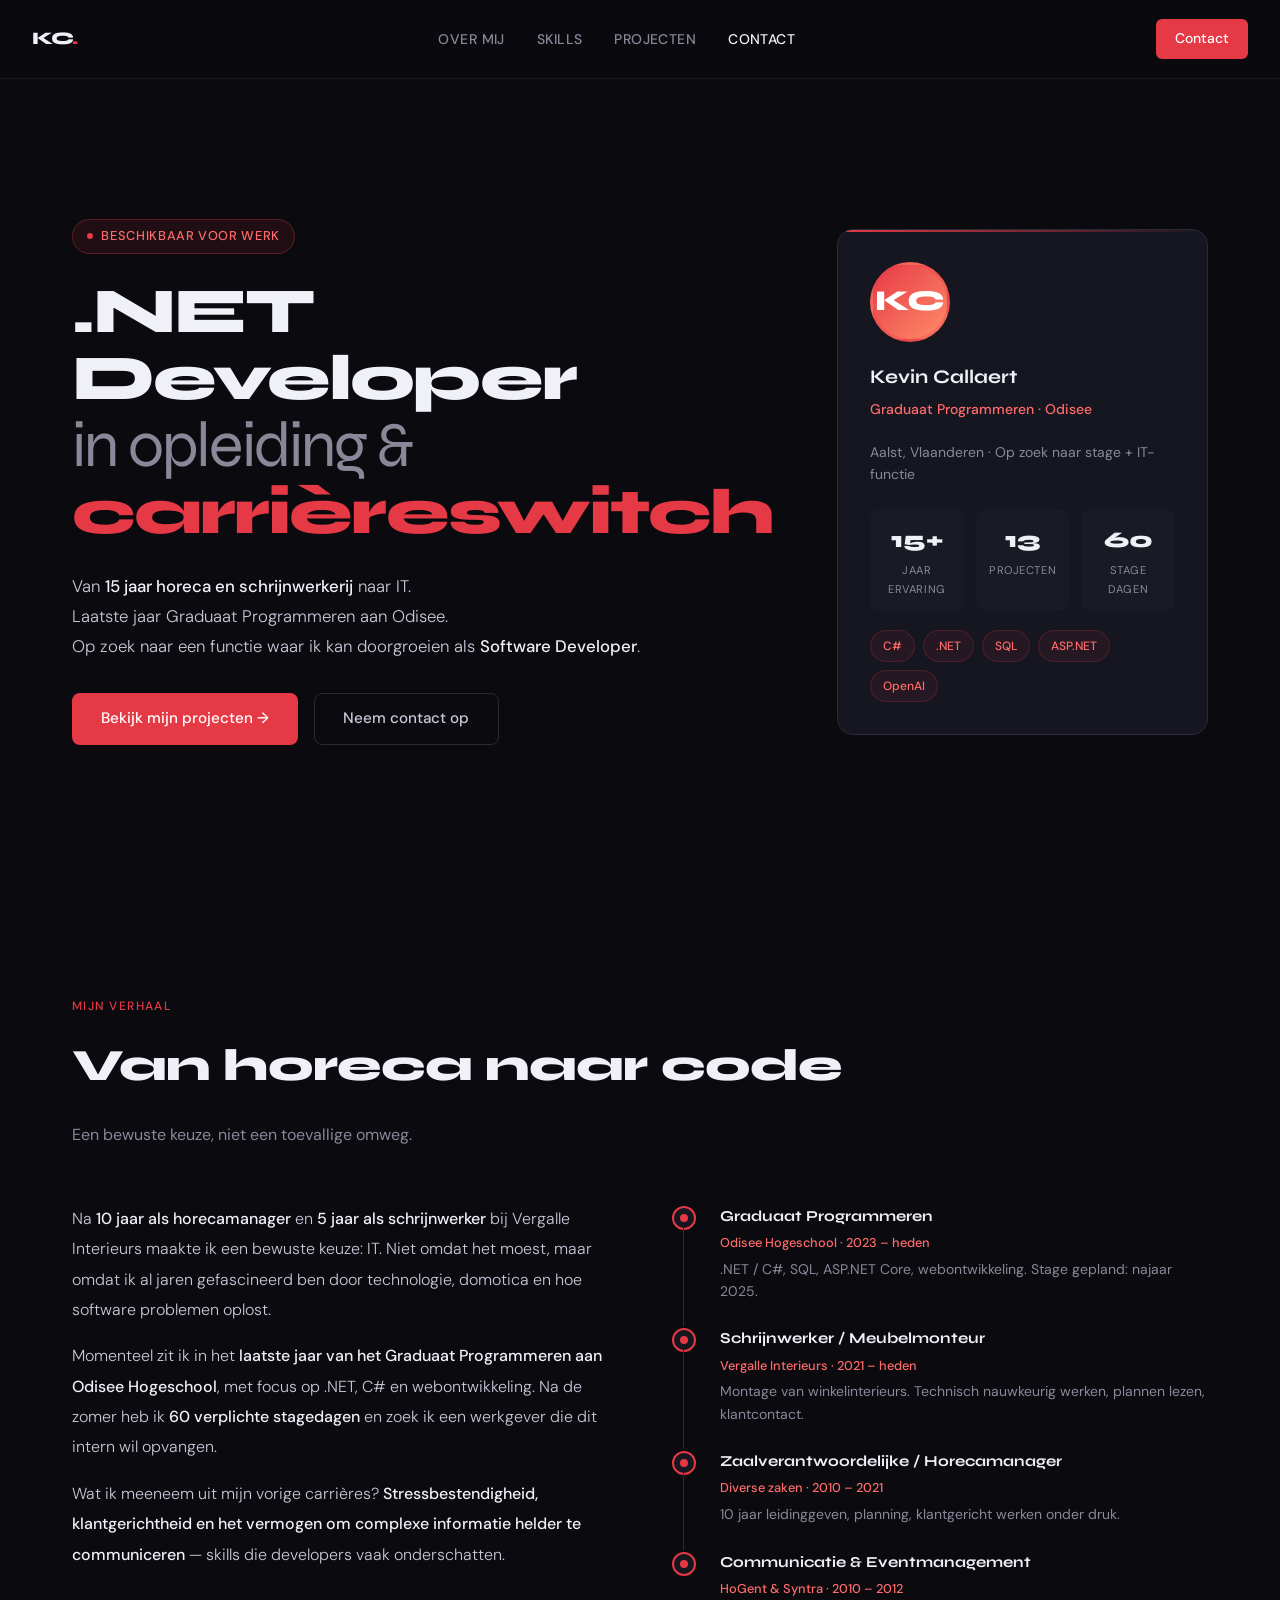
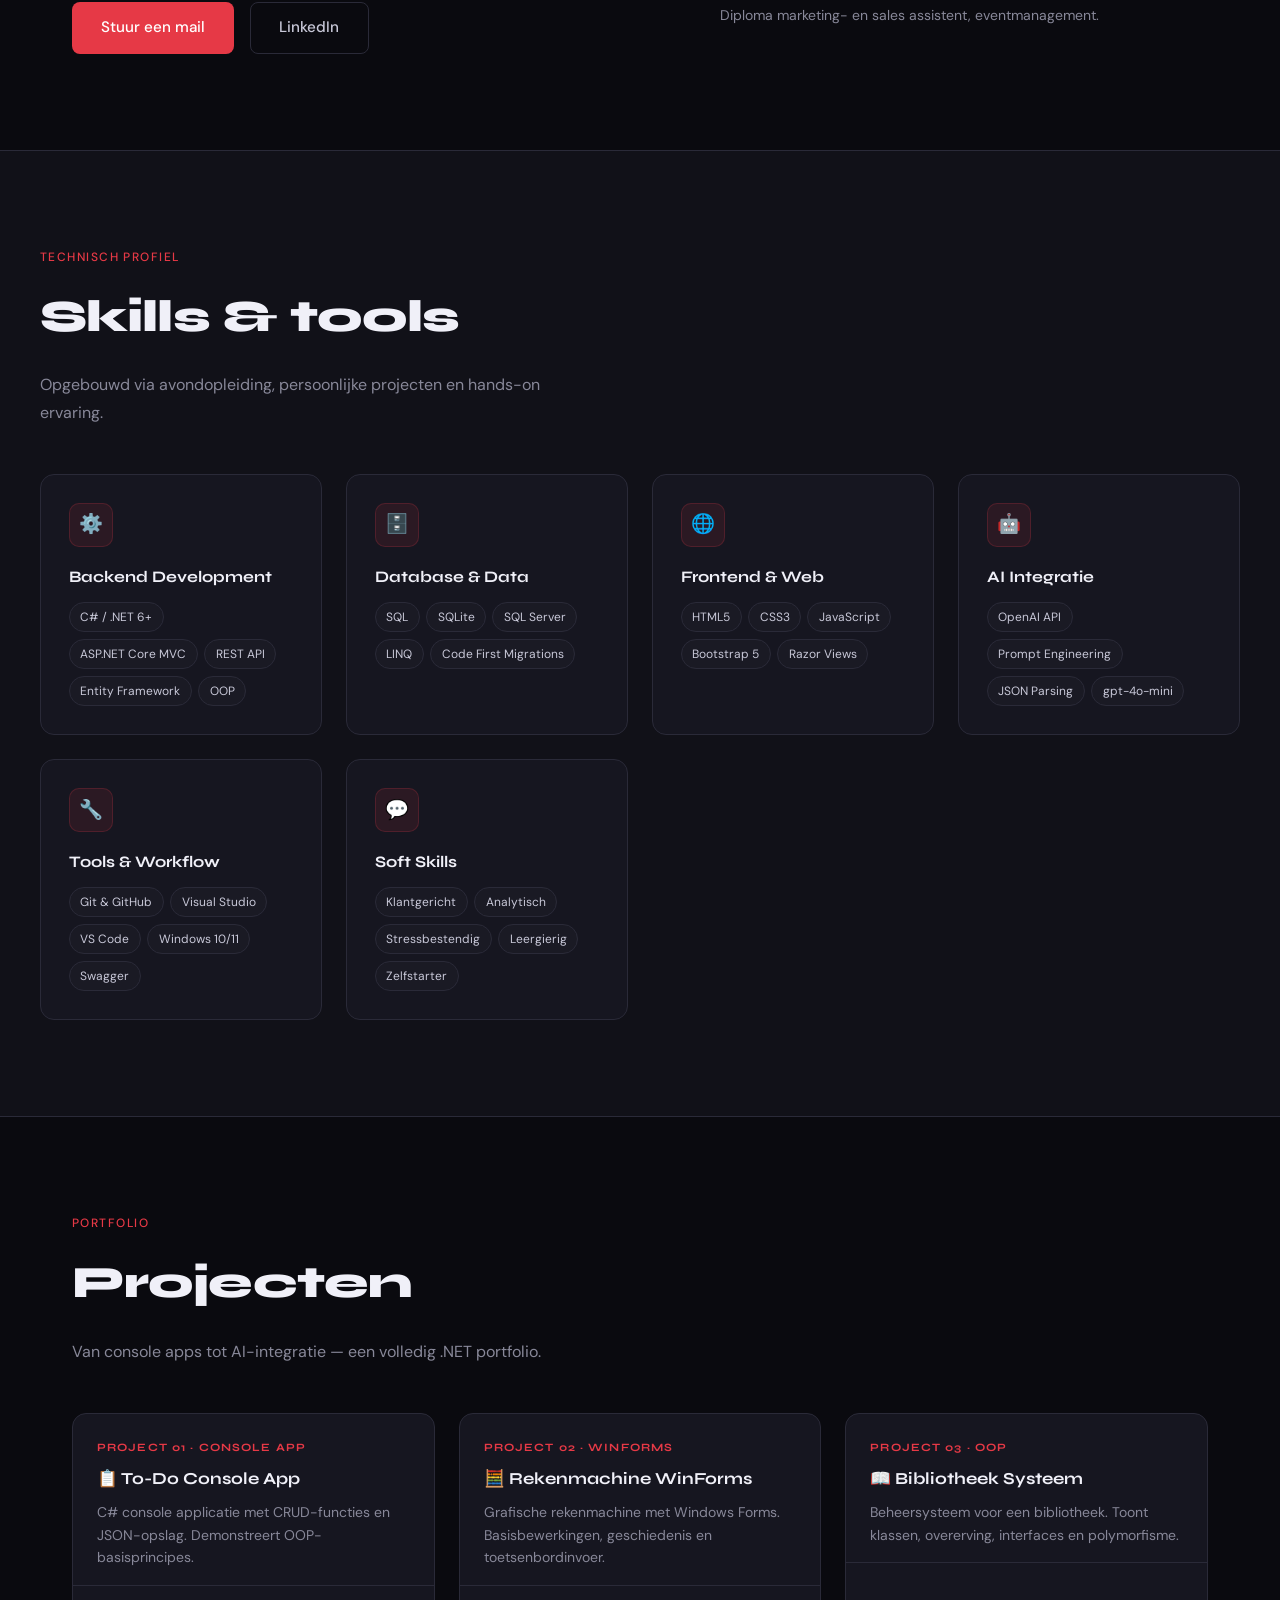
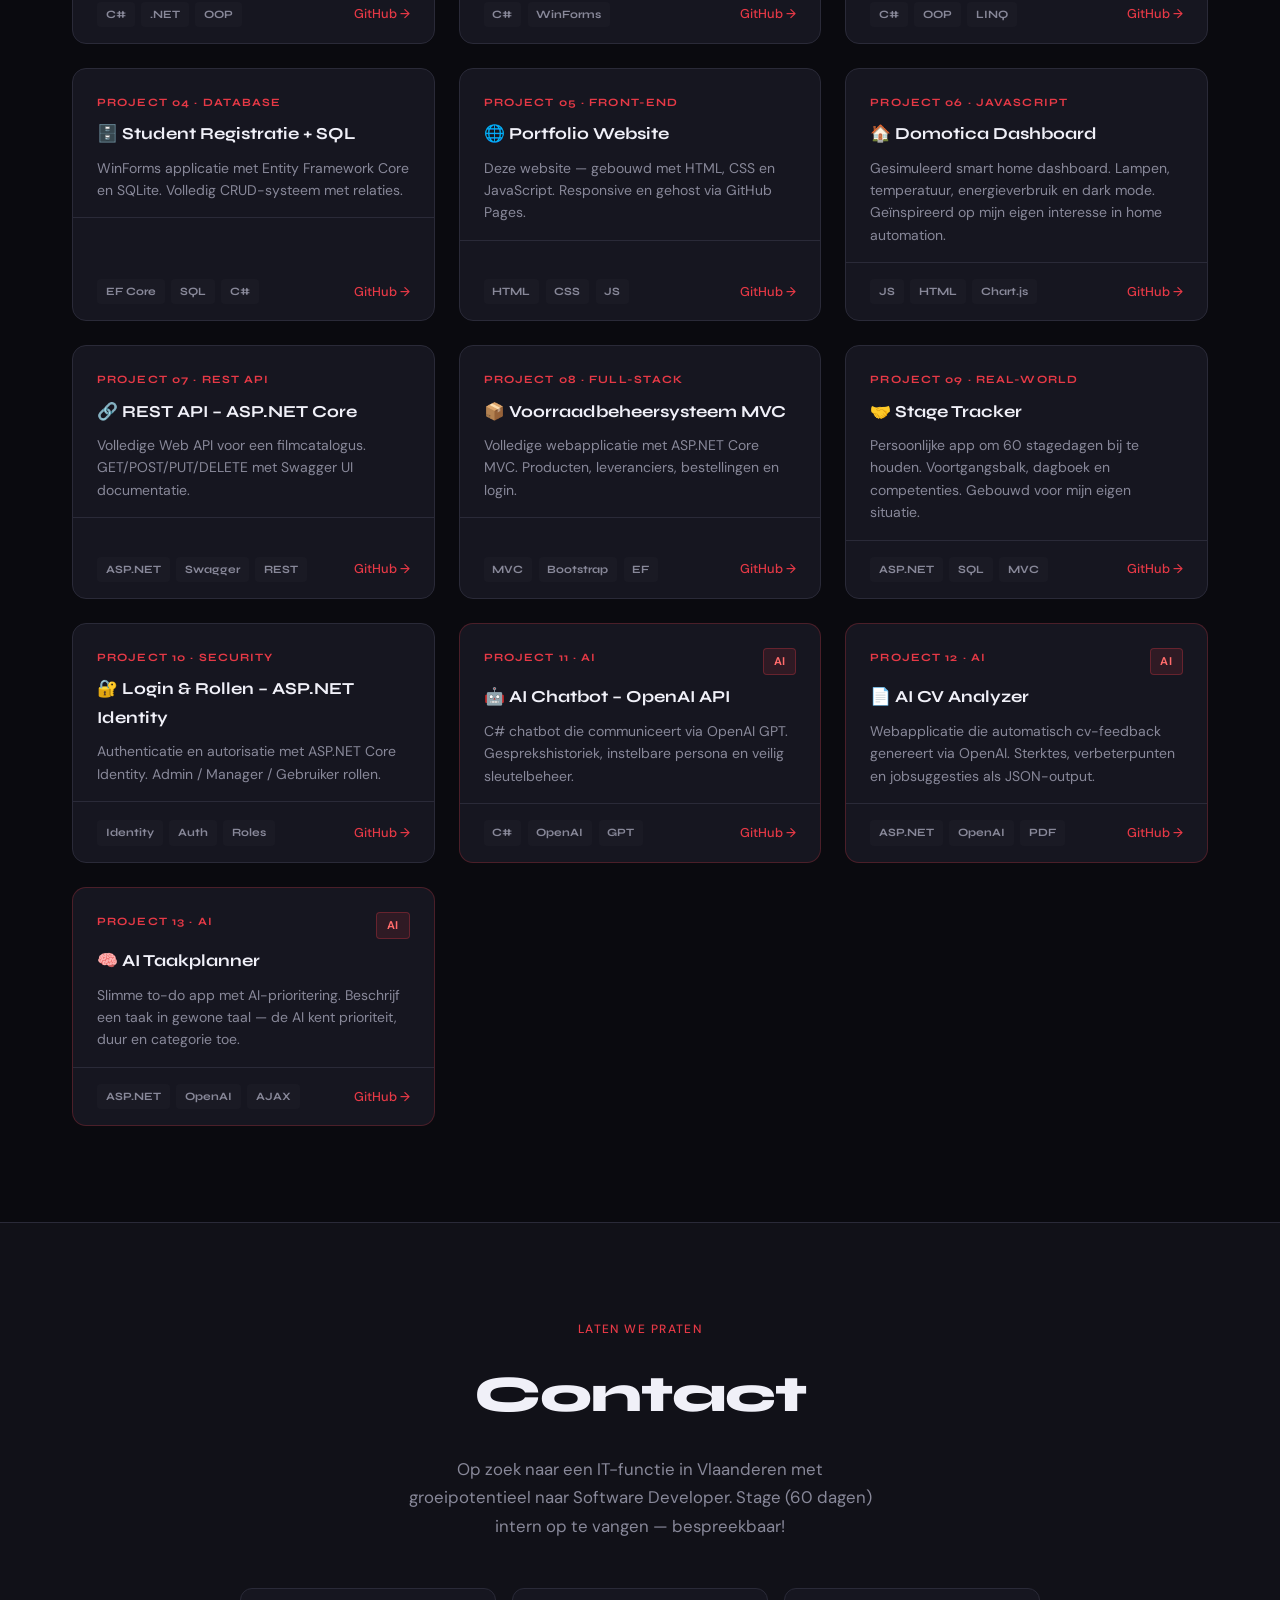
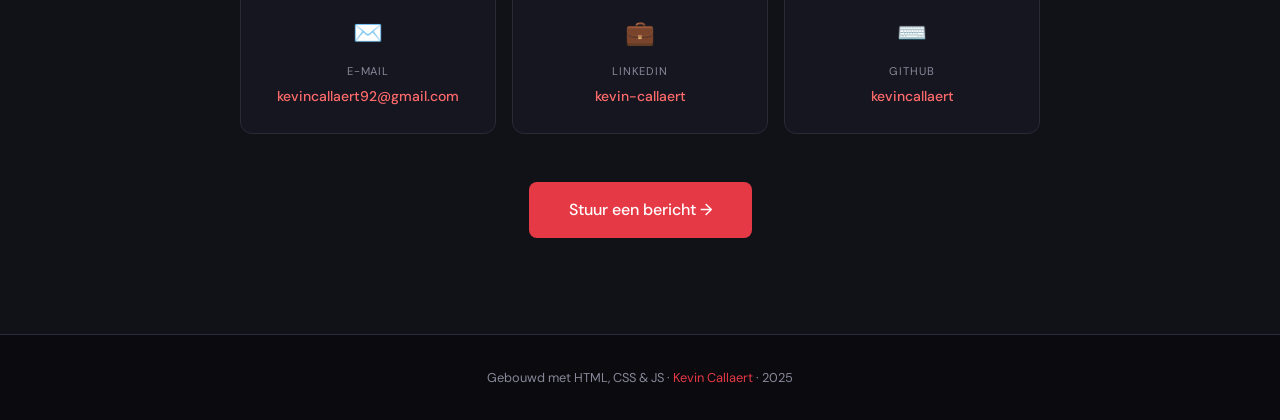
==== 05-portfolio-website/index.html @ 9c57afaf "portfolio-update" ====
<!DOCTYPE html>
<html lang="nl">
<head>
  <meta charset="UTF-8">
  <meta name="viewport" content="width=device-width, initial-scale=1.0">
  <title>Kevin Callaert – .NET Developer</title>

  <!-- Google Fonts -->
  <link
    href="https://fonts.googleapis.com/css2?family=Syne:wght@400;700;800&family=DM+Sans:ital,opsz,wght@0,9..40,300;0,9..40,400;0,9..40,500;1,9..40,300&display=swap"
    rel="stylesheet"
  >

  <!-- Stylesheet -->
  <link rel="stylesheet" href="css/style.css">
</head>
<body>

<!-- =============================================
     NAVIGATIE
     ============================================= -->
<nav>
  <a href="#" class="nav-logo">KC<span>.</span></a>
  <ul class="nav-links">
    <li><a href="#about">Over mij</a></li>
    <li><a href="#skills">Skills</a></li>
    <li><a href="#projects">Projecten</a></li>
    <li><a href="#contact">Contact</a></li>
  </ul>
  <a href="mailto:kevincallaert92@gmail.com" class="nav-cta">Contact</a>
</nav>

<!-- =============================================
     HERO
     ============================================= -->
<div style="max-width:1200px;margin:0 auto">
  <div class="hero">
    <div class="hero-grid">

      <!-- Tekst links -->
      <div>
        <div class="hero-tag">Beschikbaar voor werk</div>
        <h1>
          .NET Developer<br>
          <span class="line-muted">in opleiding &amp;</span><br>
          <span class="accent">carrièreswitch</span>
        </h1>
        <p class="hero-desc">
          Van <strong>15 jaar horeca en schrijnwerkerij</strong> naar IT.<br>
          Laatste jaar Graduaat Programmeren aan Odisee.<br>
          Op zoek naar een functie waar ik kan doorgroeien als <strong>Software Developer</strong>.
        </p>
        <div class="hero-btns">
          <a href="#projects" class="btn-primary">Bekijk mijn projecten →</a>
          <a href="#contact" class="btn-outline">Neem contact op</a>
        </div>
      </div>

      <!-- Profiel kaartje rechts -->
      <div class="hero-visual">
        <div class="hero-card">
          <div class="hero-avatar">KC</div>
          <h3>Kevin Callaert</h3>
          <div class="role">Graduaat Programmeren · Odisee</div>
          <p style="font-size:0.875rem;color:var(--muted);line-height:1.6">
            Aalst, Vlaanderen · Op zoek naar stage + IT-functie
          </p>
          <div class="stat-row">
            <div class="stat">
              <div class="stat-num">15+</div>
              <div class="stat-label">Jaar ervaring</div>
            </div>
            <div class="stat">
              <div class="stat-num">13</div>
              <div class="stat-label">Projecten</div>
            </div>
            <div class="stat">
              <div class="stat-num">60</div>
              <div class="stat-label">Stage dagen</div>
            </div>
          </div>
          <div class="skill-tags">
            <span class="skill-tag">C#</span>
            <span class="skill-tag">.NET</span>
            <span class="skill-tag">SQL</span>
            <span class="skill-tag">ASP.NET</span>
            <span class="skill-tag">OpenAI</span>
          </div>
        </div>
      </div>

    </div>
  </div>
</div>

<!-- =============================================
     OVER MIJ
     ============================================= -->
<section id="about">
  <div class="fade-up">
    <div class="section-label">Mijn verhaal</div>
    <h2 class="section-title">Van horeca naar code</h2>
    <p class="section-sub">Een bewuste keuze, niet een toevallige omweg.</p>
  </div>

  <div class="about-grid fade-up">

    <!-- Tekst -->
    <div class="about-text">
      <p>
        Na <strong>10 jaar als horecamanager</strong> en <strong>5 jaar als schrijnwerker</strong>
        bij Vergalle Interieurs maakte ik een bewuste keuze: IT. Niet omdat het moest, maar omdat
        ik al jaren gefascineerd ben door technologie, domotica en hoe software problemen oplost.
      </p>
      <p>
        Momenteel zit ik in het <strong>laatste jaar van het Graduaat Programmeren aan Odisee
        Hogeschool</strong>, met focus op .NET, C# en webontwikkeling. Na de zomer heb ik
        <strong>60 verplichte stagedagen</strong> en zoek ik een werkgever die dit intern wil opvangen.
      </p>
      <p>
        Wat ik meeneem uit mijn vorige carrières?
        <strong>Stressbestendigheid, klantgerichtheid en het vermogen om complexe informatie
        helder te communiceren</strong> — skills die developers vaak onderschatten.
      </p>
      <div style="margin-top:2rem;display:flex;gap:1rem;flex-wrap:wrap">
        <a href="mailto:kevincallaert92@gmail.com" class="btn-primary">Stuur een mail</a>
        <a href="https://linkedin.com/in/kevin-callaert-b75125215" target="_blank" class="btn-outline">LinkedIn</a>
      </div>
    </div>

    <!-- Tijdlijn -->
    <div class="timeline">
      <div class="tl-item">
        <div class="tl-dot"><div class="tl-dot-inner"></div></div>
        <div class="tl-content">
          <h4>Graduaat Programmeren</h4>
          <div class="tl-meta">Odisee Hogeschool · 2023 – heden</div>
          <p>.NET / C#, SQL, ASP.NET Core, webontwikkeling. Stage gepland: najaar 2025.</p>
        </div>
      </div>
      <div class="tl-item">
        <div class="tl-dot"><div class="tl-dot-inner"></div></div>
        <div class="tl-content">
          <h4>Schrijnwerker / Meubelmonteur</h4>
          <div class="tl-meta">Vergalle Interieurs · 2021 – heden</div>
          <p>Montage van winkelinterieurs. Technisch nauwkeurig werken, plannen lezen, klantcontact.</p>
        </div>
      </div>
      <div class="tl-item">
        <div class="tl-dot"><div class="tl-dot-inner"></div></div>
        <div class="tl-content">
          <h4>Zaalverantwoordelijke / Horecamanager</h4>
          <div class="tl-meta">Diverse zaken · 2010 – 2021</div>
          <p>10 jaar leidinggeven, planning, klantgericht werken onder druk.</p>
        </div>
      </div>
      <div class="tl-item">
        <div class="tl-dot"><div class="tl-dot-inner"></div></div>
        <div class="tl-content">
          <h4>Communicatie & Eventmanagement</h4>
          <div class="tl-meta">HoGent & Syntra · 2010 – 2012</div>
          <p>Diploma marketing- en sales assistent, eventmanagement.</p>
        </div>
      </div>
    </div>

  </div>
</section>

<!-- =============================================
     SKILLS
     ============================================= -->
<div class="skills-section" id="skills">
  <div class="skills-inner">
    <div class="fade-up">
      <div class="section-label">Technisch profiel</div>
      <h2 class="section-title">Skills & tools</h2>
      <p class="section-sub">Opgebouwd via avondopleiding, persoonlijke projecten en hands-on ervaring.</p>
    </div>
    <div class="skills-grid fade-up">

      <div class="skill-card">
        <div class="skill-icon">⚙️</div>
        <h3>Backend Development</h3>
        <div class="skill-pills">
          <span class="pill">C# / .NET 6+</span>
          <span class="pill">ASP.NET Core MVC</span>
          <span class="pill">REST API</span>
          <span class="pill">Entity Framework</span>
          <span class="pill">OOP</span>
        </div>
      </div>

      <div class="skill-card">
        <div class="skill-icon">🗄️</div>
        <h3>Database & Data</h3>
        <div class="skill-pills">
          <span class="pill">SQL</span>
          <span class="pill">SQLite</span>
          <span class="pill">SQL Server</span>
          <span class="pill">LINQ</span>
          <span class="pill">Code First Migrations</span>
        </div>
      </div>

      <div class="skill-card">
        <div class="skill-icon">🌐</div>
        <h3>Frontend & Web</h3>
        <div class="skill-pills">
          <span class="pill">HTML5</span>
          <span class="pill">CSS3</span>
          <span class="pill">JavaScript</span>
          <span class="pill">Bootstrap 5</span>
          <span class="pill">Razor Views</span>
        </div>
      </div>

      <div class="skill-card">
        <div class="skill-icon">🤖</div>
        <h3>AI Integratie</h3>
        <div class="skill-pills">
          <span class="pill">OpenAI API</span>
          <span class="pill">Prompt Engineering</span>
          <span class="pill">JSON Parsing</span>
          <span class="pill">gpt-4o-mini</span>
        </div>
      </div>

      <div class="skill-card">
        <div class="skill-icon">🔧</div>
        <h3>Tools & Workflow</h3>
        <div class="skill-pills">
          <span class="pill">Git & GitHub</span>
          <span class="pill">Visual Studio</span>
          <span class="pill">VS Code</span>
          <span class="pill">Windows 10/11</span>
          <span class="pill">Swagger</span>
        </div>
      </div>

      <div class="skill-card">
        <div class="skill-icon">💬</div>
        <h3>Soft Skills</h3>
        <div class="skill-pills">
          <span class="pill">Klantgericht</span>
          <span class="pill">Analytisch</span>
          <span class="pill">Stressbestendig</span>
          <span class="pill">Leergierig</span>
          <span class="pill">Zelfstarter</span>
        </div>
      </div>

    </div>
  </div>
</div>

<!-- =============================================
     PROJECTEN
     ============================================= -->
<section id="projects">
  <div class="fade-up">
    <div class="section-label">Portfolio</div>
    <h2 class="section-title">Projecten</h2>
    <p class="section-sub">Van console apps tot AI-integratie — een volledig .NET portfolio.</p>
  </div>

  <div class="projects-grid fade-up">

    <div class="project-card">
      <div class="project-header">
        <div class="project-num">Project 01 · Console App</div>
        <h3>📋 To-Do Console App</h3>
        <p>C# console applicatie met CRUD-functies en JSON-opslag. Demonstreert OOP-basisprincipes.</p>
      </div>
      <div class="project-footer">
        <div class="project-tags">
          <span class="project-tag">C#</span>
          <span class="project-tag">.NET</span>
          <span class="project-tag">OOP</span>
        </div>
        <a href="https://github.com/kevincallaert/01-todo-console-app" target="_blank" class="project-link">GitHub →</a>
      </div>
    </div>

    <div class="project-card">
      <div class="project-header">
        <div class="project-num">Project 02 · WinForms</div>
        <h3>🧮 Rekenmachine WinForms</h3>
        <p>Grafische rekenmachine met Windows Forms. Basisbewerkingen, geschiedenis en toetsenbordinvoer.</p>
      </div>
      <div class="project-footer">
        <div class="project-tags">
          <span class="project-tag">C#</span>
          <span class="project-tag">WinForms</span>
        </div>
        <a href="https://github.com/kevincallaert/02-rekenmachine-winforms" target="_blank" class="project-link">GitHub →</a>
      </div>
    </div>

    <div class="project-card">
      <div class="project-header">
        <div class="project-num">Project 03 · OOP</div>
        <h3>📖 Bibliotheek Systeem</h3>
        <p>Beheersysteem voor een bibliotheek. Toont klassen, overerving, interfaces en polymorfisme.</p>
      </div>
      <div class="project-footer">
        <div class="project-tags">
          <span class="project-tag">C#</span>
          <span class="project-tag">OOP</span>
          <span class="project-tag">LINQ</span>
        </div>
        <a href="https://github.com/kevincallaert/03-bibliotheek-systeem" target="_blank" class="project-link">GitHub →</a>
      </div>
    </div>

    <div class="project-card">
      <div class="project-header">
        <div class="project-num">Project 04 · Database</div>
        <h3>🗄️ Student Registratie + SQL</h3>
        <p>WinForms applicatie met Entity Framework Core en SQLite. Volledig CRUD-systeem met relaties.</p>
      </div>
      <div class="project-footer">
        <div class="project-tags">
          <span class="project-tag">EF Core</span>
          <span class="project-tag">SQL</span>
          <span class="project-tag">C#</span>
        </div>
        <a href="https://github.com/kevincallaert/04-student-registratie-sql" target="_blank" class="project-link">GitHub →</a>
      </div>
    </div>

    <div class="project-card">
      <div class="project-header">
        <div class="project-num">Project 05 · Front-end</div>
        <h3>🌐 Portfolio Website</h3>
        <p>Deze website — gebouwd met HTML, CSS en JavaScript. Responsive en gehost via GitHub Pages.</p>
      </div>
      <div class="project-footer">
        <div class="project-tags">
          <span class="project-tag">HTML</span>
          <span class="project-tag">CSS</span>
          <span class="project-tag">JS</span>
        </div>
        <a href="https://github.com/kevincallaert/05-portfolio-website" target="_blank" class="project-link">GitHub →</a>
      </div>
    </div>

    <div class="project-card">
      <div class="project-header">
        <div class="project-num">Project 06 · JavaScript</div>
        <h3>🏠 Domotica Dashboard</h3>
        <p>Gesimuleerd smart home dashboard. Lampen, temperatuur, energieverbruik en dark mode. Geïnspireerd op mijn eigen interesse in home automation.</p>
      </div>
      <div class="project-footer">
        <div class="project-tags">
          <span class="project-tag">JS</span>
          <span class="project-tag">HTML</span>
          <span class="project-tag">Chart.js</span>
        </div>
        <a href="https://github.com/kevincallaert/06-domotica-dashboard" target="_blank" class="project-link">GitHub →</a>
      </div>
    </div>

    <div class="project-card">
      <div class="project-header">
        <div class="project-num">Project 07 · REST API</div>
        <h3>🔗 REST API – ASP.NET Core</h3>
        <p>Volledige Web API voor een filmcatalogus. GET/POST/PUT/DELETE met Swagger UI documentatie.</p>
      </div>
      <div class="project-footer">
        <div class="project-tags">
          <span class="project-tag">ASP.NET</span>
          <span class="project-tag">Swagger</span>
          <span class="project-tag">REST</span>
        </div>
        <a href="https://github.com/kevincallaert/07-rest-api-aspnet" target="_blank" class="project-link">GitHub →</a>
      </div>
    </div>

    <div class="project-card">
      <div class="project-header">
        <div class="project-num">Project 08 · Full-Stack</div>
        <h3>📦 Voorraadbeheersysteem MVC</h3>
        <p>Volledige webapplicatie met ASP.NET Core MVC. Producten, leveranciers, bestellingen en login.</p>
      </div>
      <div class="project-footer">
        <div class="project-tags">
          <span class="project-tag">MVC</span>
          <span class="project-tag">Bootstrap</span>
          <span class="project-tag">EF</span>
        </div>
        <a href="https://github.com/kevincallaert/08-voorraad-mvc-app" target="_blank" class="project-link">GitHub →</a>
      </div>
    </div>

    <div class="project-card">
      <div class="project-header">
        <div class="project-num">Project 09 · Real-world</div>
        <h3>🤝 Stage Tracker</h3>
        <p>Persoonlijke app om 60 stagedagen bij te houden. Voortgangsbalk, dagboek en competenties. Gebouwd voor mijn eigen situatie.</p>
      </div>
      <div class="project-footer">
        <div class="project-tags">
          <span class="project-tag">ASP.NET</span>
          <span class="project-tag">SQL</span>
          <span class="project-tag">MVC</span>
        </div>
        <a href="https://github.com/kevincallaert/09-stage-tracker" target="_blank" class="project-link">GitHub →</a>
      </div>
    </div>

    <div class="project-card">
      <div class="project-header">
        <div class="project-num">Project 10 · Security</div>
        <h3>🔐 Login & Rollen – ASP.NET Identity</h3>
        <p>Authenticatie en autorisatie met ASP.NET Core Identity. Admin / Manager / Gebruiker rollen.</p>
      </div>
      <div class="project-footer">
        <div class="project-tags">
          <span class="project-tag">Identity</span>
          <span class="project-tag">Auth</span>
          <span class="project-tag">Roles</span>
        </div>
        <a href="https://github.com/kevincallaert/10-login-rollen-aspnet" target="_blank" class="project-link">GitHub →</a>
      </div>
    </div>

    <!-- AI Projecten -->
    <div class="project-card" style="border-color:rgba(230,57,70,0.25)">
      <div class="project-header">
        <div style="display:flex;justify-content:space-between;align-items:center;margin-bottom:0.5rem">
          <div class="project-num">Project 11 · AI</div>
          <span class="ai-badge">AI</span>
        </div>
        <h3>🤖 AI Chatbot – OpenAI API</h3>
        <p>C# chatbot die communiceert via OpenAI GPT. Gesprekshistoriek, instelbare persona en veilig sleutelbeheer.</p>
      </div>
      <div class="project-footer">
        <div class="project-tags">
          <span class="project-tag">C#</span>
          <span class="project-tag">OpenAI</span>
          <span class="project-tag">GPT</span>
        </div>
        <a href="https://github.com/kevincallaert/11-ai-chatbot-openai" target="_blank" class="project-link">GitHub →</a>
      </div>
    </div>

    <div class="project-card" style="border-color:rgba(230,57,70,0.25)">
      <div class="project-header">
        <div style="display:flex;justify-content:space-between;align-items:center;margin-bottom:0.5rem">
          <div class="project-num">Project 12 · AI</div>
          <span class="ai-badge">AI</span>
        </div>
        <h3>📄 AI CV Analyzer</h3>
        <p>Webapplicatie die automatisch cv-feedback genereert via OpenAI. Sterktes, verbeterpunten en jobsuggesties als JSON-output.</p>
      </div>
      <div class="project-footer">
        <div class="project-tags">
          <span class="project-tag">ASP.NET</span>
          <span class="project-tag">OpenAI</span>
          <span class="project-tag">PDF</span>
        </div>
        <a href="https://github.com/kevincallaert/12-ai-cv-analyzer" target="_blank" class="project-link">GitHub →</a>
      </div>
    </div>

    <div class="project-card" style="border-color:rgba(230,57,70,0.25)">
      <div class="project-header">
        <div style="display:flex;justify-content:space-between;align-items:center;margin-bottom:0.5rem">
          <div class="project-num">Project 13 · AI</div>
          <span class="ai-badge">AI</span>
        </div>
        <h3>🧠 AI Taakplanner</h3>
        <p>Slimme to-do app met AI-prioritering. Beschrijf een taak in gewone taal — de AI kent prioriteit, duur en categorie toe.</p>
      </div>
      <div class="project-footer">
        <div class="project-tags">
          <span class="project-tag">ASP.NET</span>
          <span class="project-tag">OpenAI</span>
          <span class="project-tag">AJAX</span>
        </div>
        <a href="https://github.com/kevincallaert/13-ai-taakplanner" target="_blank" class="project-link">GitHub →</a>
      </div>
    </div>

  </div>
</section>

<!-- =============================================
     CONTACT
     ============================================= -->
<div class="contact-section" id="contact">
  <div class="contact-inner">
    <div class="fade-up">
      <div class="section-label">Laten we praten</div>
      <h2 class="section-title">Contact</h2>
      <p class="section-sub">
        Op zoek naar een IT-functie in Vlaanderen met groeipotentieel naar Software Developer.
        Stage (60 dagen) intern op te vangen — bespreekbaar!
      </p>
    </div>
    <div class="contact-cards fade-up">
      <a href="mailto:kevincallaert92@gmail.com" class="contact-card">
        <div class="cc-icon">✉️</div>
        <div class="cc-label">E-mail</div>
        <div class="cc-value">kevincallaert92@gmail.com</div>
      </a>
      <a href="https://linkedin.com/in/kevin-callaert-b75125215" target="_blank" class="contact-card">
        <div class="cc-icon">💼</div>
        <div class="cc-label">LinkedIn</div>
        <div class="cc-value">kevin-callaert</div>
      </a>
      <a href="https://github.com/kevincallaert" target="_blank" class="contact-card">
        <div class="cc-icon">⌨️</div>
        <div class="cc-label">GitHub</div>
        <div class="cc-value">kevincallaert</div>
      </a>
    </div>
    <a href="mailto:kevincallaert92@gmail.com" class="btn-primary" style="font-size:1rem;padding:0.9rem 2.5rem">
      Stuur een bericht →
    </a>
  </div>
</div>

<!-- =============================================
     FOOTER
     ============================================= -->
<footer>
  <p>Gebouwd met HTML, CSS &amp; JS · <span>Kevin Callaert</span> · 2025</p>
</footer>

<!-- JavaScript — onderaan voor snellere paginalading -->
<script src="js/main.js"></script>

</body>
</html>
---- 05-portfolio-website/css/style.css ----
/* =============================================
   Kevin Callaert – Portfolio Website
   css/style.css
   ============================================= */

/* RESET & ROOT */
*, *::before, *::after {
  box-sizing: border-box;
  margin: 0;
  padding: 0;
}

:root {
  --bg:          #0a0a0f;
  --bg2:         #111118;
  --bg3:         #1a1a24;
  --card:        #161620;
  --border:      #2a2a38;
  --accent:      #e63946;
  --accent2:     #ff6b6b;
  --text:        #f0f0f8;
  --muted:       #888899;
  --light:       #c8c8d8;
  --font-head:   'Syne', sans-serif;
  --font-body:   'DM Sans', sans-serif;
}

html {
  scroll-behavior: smooth;
}

body {
  background: var(--bg);
  color: var(--text);
  font-family: var(--font-body);
  font-size: 16px;
  line-height: 1.7;
  overflow-x: hidden;
}

/* =============================================
   NAVIGATION
   ============================================= */
nav {
  position: fixed;
  top: 0; left: 0; right: 0;
  z-index: 100;
  padding: 1.2rem 2rem;
  display: flex;
  justify-content: space-between;
  align-items: center;
  backdrop-filter: blur(20px);
  background: rgba(10, 10, 15, 0.85);
  border-bottom: 1px solid rgba(42, 42, 56, 0.5);
}

.nav-logo {
  font-family: var(--font-head);
  font-weight: 800;
  font-size: 1.1rem;
  color: var(--text);
  text-decoration: none;
  letter-spacing: -0.02em;
}

.nav-logo span {
  color: var(--accent);
}

.nav-links {
  display: flex;
  gap: 2rem;
  list-style: none;
}

.nav-links a {
  color: var(--muted);
  text-decoration: none;
  font-size: 0.875rem;
  font-weight: 500;
  letter-spacing: 0.03em;
  text-transform: uppercase;
  transition: color 0.2s;
}

.nav-links a:hover {
  color: var(--text);
}

.nav-cta {
  background: var(--accent);
  color: #fff;
  padding: 0.5rem 1.2rem;
  border-radius: 6px;
  text-decoration: none;
  font-size: 0.875rem;
  font-weight: 500;
  transition: all 0.2s;
}

.nav-cta:hover {
  background: var(--accent2);
  transform: translateY(-1px);
}

/* =============================================
   HERO
   ============================================= */
.hero {
  min-height: 100vh;
  display: flex;
  align-items: center;
  padding: 8rem 2rem 4rem;
  max-width: 1200px;
  margin: 0 auto;
  position: relative;
}

.hero-grid {
  display: grid;
  grid-template-columns: 1fr 1fr;
  gap: 4rem;
  align-items: center;
  width: 100%;
}

.hero-tag {
  display: inline-flex;
  align-items: center;
  gap: 0.5rem;
  background: rgba(230, 57, 70, 0.1);
  border: 1px solid rgba(230, 57, 70, 0.3);
  color: var(--accent2);
  padding: 0.35rem 0.9rem;
  border-radius: 100px;
  font-size: 0.8rem;
  font-weight: 500;
  letter-spacing: 0.05em;
  text-transform: uppercase;
  margin-bottom: 1.5rem;
}

.hero-tag::before {
  content: '';
  width: 6px;
  height: 6px;
  border-radius: 50%;
  background: var(--accent);
  animation: pulse 2s infinite;
}

@keyframes pulse {
  0%, 100% { opacity: 1; }
  50%       { opacity: 0.3; }
}

h1 {
  font-family: var(--font-head);
  font-size: clamp(2.8rem, 5vw, 4.5rem);
  font-weight: 800;
  line-height: 1.05;
  letter-spacing: -0.03em;
  margin-bottom: 1.5rem;
}

h1 .line-muted {
  color: var(--muted);
  font-weight: 400;
}

h1 .accent {
  color: var(--accent);
}

.hero-desc {
  font-size: 1.05rem;
  color: var(--light);
  line-height: 1.8;
  margin-bottom: 2rem;
  font-weight: 300;
}

.hero-desc strong {
  color: var(--text);
  font-weight: 500;
}

.hero-btns {
  display: flex;
  gap: 1rem;
  flex-wrap: wrap;
}

/* =============================================
   BUTTONS
   ============================================= */
.btn-primary {
  background: var(--accent);
  color: #fff;
  padding: 0.75rem 1.8rem;
  border-radius: 8px;
  text-decoration: none;
  font-weight: 500;
  font-size: 0.95rem;
  transition: all 0.2s;
  display: inline-flex;
  align-items: center;
  gap: 0.5rem;
}

.btn-primary:hover {
  background: var(--accent2);
  transform: translateY(-2px);
  box-shadow: 0 8px 24px rgba(230, 57, 70, 0.3);
}

.btn-outline {
  border: 1px solid var(--border);
  color: var(--light);
  padding: 0.75rem 1.8rem;
  border-radius: 8px;
  text-decoration: none;
  font-weight: 500;
  font-size: 0.95rem;
  transition: all 0.2s;
}

.btn-outline:hover {
  border-color: var(--muted);
  color: var(--text);
  transform: translateY(-2px);
}

/* =============================================
   HERO CARD (rechts)
   ============================================= */
.hero-visual {
  position: relative;
}

.hero-card {
  background: var(--card);
  border: 1px solid var(--border);
  border-radius: 16px;
  padding: 2rem;
  position: relative;
  overflow: hidden;
}

.hero-card::before {
  content: '';
  position: absolute;
  top: 0; left: 0; right: 0;
  height: 2px;
  background: linear-gradient(90deg, var(--accent), transparent);
}

.hero-avatar {
  width: 80px;
  height: 80px;
  border-radius: 50%;
  background: linear-gradient(135deg, var(--accent), #ff8c69);
  display: flex;
  align-items: center;
  justify-content: center;
  font-family: var(--font-head);
  font-weight: 800;
  font-size: 1.8rem;
  color: #fff;
  margin-bottom: 1.2rem;
  border: 3px solid rgba(230, 57, 70, 0.3);
}

.hero-card h3 {
  font-family: var(--font-head);
  font-size: 1.2rem;
  font-weight: 700;
  margin-bottom: 0.25rem;
}

.hero-card .role {
  color: var(--accent2);
  font-size: 0.875rem;
  margin-bottom: 1.2rem;
  font-weight: 500;
}

.stat-row {
  display: grid;
  grid-template-columns: 1fr 1fr 1fr;
  gap: 0.75rem;
  margin-top: 1.5rem;
}

.stat {
  background: var(--bg3);
  border-radius: 10px;
  padding: 0.75rem;
  text-align: center;
}

.stat-num {
  font-family: var(--font-head);
  font-size: 1.4rem;
  font-weight: 800;
  color: var(--text);
}

.stat-label {
  font-size: 0.7rem;
  color: var(--muted);
  text-transform: uppercase;
  letter-spacing: 0.05em;
  margin-top: 0.1rem;
}

.skill-tags {
  display: flex;
  flex-wrap: wrap;
  gap: 0.5rem;
  margin-top: 1.2rem;
}

.skill-tag {
  background: rgba(230, 57, 70, 0.08);
  border: 1px solid rgba(230, 57, 70, 0.2);
  color: var(--accent2);
  padding: 0.3rem 0.75rem;
  border-radius: 100px;
  font-size: 0.75rem;
  font-weight: 500;
}

/* =============================================
   SECTIONS – algemeen
   ============================================= */
section {
  padding: 6rem 2rem;
  max-width: 1200px;
  margin: 0 auto;
}

.section-label {
  font-size: 0.75rem;
  font-weight: 500;
  letter-spacing: 0.12em;
  text-transform: uppercase;
  color: var(--accent);
  margin-bottom: 0.75rem;
}

.section-title {
  font-family: var(--font-head);
  font-size: clamp(2rem, 3.5vw, 3rem);
  font-weight: 800;
  letter-spacing: -0.02em;
  margin-bottom: 1rem;
}

.section-sub {
  color: var(--muted);
  font-size: 1rem;
  max-width: 500px;
  line-height: 1.7;
}

/* =============================================
   ABOUT
   ============================================= */
.about-grid {
  display: grid;
  grid-template-columns: 1fr 1fr;
  gap: 4rem;
  align-items: start;
  margin-top: 3.5rem;
}

.about-text p {
  color: var(--light);
  line-height: 1.9;
  font-weight: 300;
  margin-bottom: 1rem;
}

.about-text p strong {
  color: var(--text);
  font-weight: 500;
}

/* Timeline */
.timeline {
  display: flex;
  flex-direction: column;
  gap: 0;
}

.tl-item {
  display: flex;
  gap: 1.5rem;
  position: relative;
  padding-bottom: 1.5rem;
}

.tl-item:last-child {
  padding-bottom: 0;
}

.tl-item:not(:last-child)::before {
  content: '';
  position: absolute;
  left: 11px;
  top: 24px;
  bottom: 0;
  width: 1px;
  background: var(--border);
}

.tl-dot {
  width: 24px;
  height: 24px;
  border-radius: 50%;
  background: var(--card);
  border: 2px solid var(--accent);
  flex-shrink: 0;
  display: flex;
  align-items: center;
  justify-content: center;
  margin-top: 2px;
}

.tl-dot-inner {
  width: 8px;
  height: 8px;
  border-radius: 50%;
  background: var(--accent);
}

.tl-content h4 {
  font-family: var(--font-head);
  font-size: 0.95rem;
  font-weight: 700;
  margin-bottom: 0.15rem;
}

.tl-content .tl-meta {
  font-size: 0.8rem;
  color: var(--accent2);
  font-weight: 500;
  margin-bottom: 0.25rem;
}

.tl-content p {
  font-size: 0.875rem;
  color: var(--muted);
  line-height: 1.6;
}

/* =============================================
   SKILLS
   ============================================= */
.skills-section {
  background: var(--bg2);
  padding: 6rem 2rem;
  border-top: 1px solid var(--border);
  border-bottom: 1px solid var(--border);
}

.skills-inner {
  max-width: 1200px;
  margin: 0 auto;
}

.skills-grid {
  display: grid;
  grid-template-columns: repeat(auto-fit, minmax(280px, 1fr));
  gap: 1.5rem;
  margin-top: 3rem;
}

.skill-card {
  background: var(--card);
  border: 1px solid var(--border);
  border-radius: 14px;
  padding: 1.75rem;
  transition: all 0.3s;
  position: relative;
  overflow: hidden;
}

.skill-card::before {
  content: '';
  position: absolute;
  inset: 0;
  background: linear-gradient(135deg, rgba(230, 57, 70, 0.04), transparent);
  opacity: 0;
  transition: opacity 0.3s;
}

.skill-card:hover {
  border-color: rgba(230, 57, 70, 0.3);
  transform: translateY(-3px);
}

.skill-card:hover::before {
  opacity: 1;
}

.skill-icon {
  width: 44px;
  height: 44px;
  border-radius: 10px;
  background: rgba(230, 57, 70, 0.1);
  border: 1px solid rgba(230, 57, 70, 0.2);
  display: flex;
  align-items: center;
  justify-content: center;
  font-size: 1.2rem;
  margin-bottom: 1rem;
}

.skill-card h3 {
  font-family: var(--font-head);
  font-size: 1rem;
  font-weight: 700;
  margin-bottom: 0.75rem;
}

.skill-pills {
  display: flex;
  flex-wrap: wrap;
  gap: 0.4rem;
}

.pill {
  background: var(--bg3);
  border: 1px solid var(--border);
  color: var(--light);
  padding: 0.25rem 0.65rem;
  border-radius: 100px;
  font-size: 0.75rem;
}

/* =============================================
   PROJECTS
   ============================================= */
.projects-grid {
  display: grid;
  grid-template-columns: repeat(auto-fit, minmax(340px, 1fr));
  gap: 1.5rem;
  margin-top: 3rem;
}

.project-card {
  background: var(--card);
  border: 1px solid var(--border);
  border-radius: 14px;
  overflow: hidden;
  transition: all 0.3s;
  display: flex;
  flex-direction: column;
}

.project-card:hover {
  border-color: rgba(230, 57, 70, 0.4);
  transform: translateY(-4px);
  box-shadow: 0 20px 40px rgba(0, 0, 0, 0.4);
}

.project-header {
  padding: 1.5rem 1.5rem 1rem;
  border-bottom: 1px solid var(--border);
}

.project-num {
  font-family: var(--font-head);
  font-size: 0.7rem;
  color: var(--accent);
  font-weight: 700;
  letter-spacing: 0.1em;
  text-transform: uppercase;
  margin-bottom: 0.5rem;
}

.project-card h3 {
  font-family: var(--font-head);
  font-size: 1.05rem;
  font-weight: 700;
  margin-bottom: 0.5rem;
}

.project-card p {
  font-size: 0.875rem;
  color: var(--muted);
  line-height: 1.6;
}

.project-footer {
  padding: 1rem 1.5rem;
  margin-top: auto;
  display: flex;
  justify-content: space-between;
  align-items: center;
}

.project-tags {
  display: flex;
  gap: 0.4rem;
  flex-wrap: wrap;
}

.project-tag {
  background: var(--bg3);
  color: var(--muted);
  padding: 0.2rem 0.55rem;
  border-radius: 4px;
  font-size: 0.7rem;
  font-family: var(--font-head);
  font-weight: 700;
}

.project-link {
  color: var(--accent);
  font-size: 0.8rem;
  text-decoration: none;
  font-weight: 500;
  white-space: nowrap;
  transition: color 0.2s;
}

.project-link:hover {
  color: var(--accent2);
}

.ai-badge {
  background: rgba(230, 57, 70, 0.12);
  border: 1px solid rgba(230, 57, 70, 0.3);
  color: var(--accent2);
  padding: 0.2rem 0.6rem;
  border-radius: 4px;
  font-size: 0.7rem;
  font-weight: 700;
  letter-spacing: 0.05em;
}

/* =============================================
   CONTACT
   ============================================= */
.contact-section {
  background: var(--bg2);
  padding: 6rem 2rem;
  border-top: 1px solid var(--border);
}

.contact-inner {
  max-width: 800px;
  margin: 0 auto;
  text-align: center;
}

.contact-inner .section-title {
  font-size: clamp(2rem, 4vw, 3.5rem);
}

.contact-inner .section-sub {
  margin: 0 auto 3rem;
  font-size: 1.05rem;
  max-width: 480px;
}

.contact-cards {
  display: grid;
  grid-template-columns: repeat(3, 1fr);
  gap: 1rem;
  margin-bottom: 3rem;
}

.contact-card {
  background: var(--card);
  border: 1px solid var(--border);
  border-radius: 12px;
  padding: 1.5rem;
  text-align: center;
  text-decoration: none;
  transition: all 0.2s;
  display: block;
}

.contact-card:hover {
  border-color: rgba(230, 57, 70, 0.4);
  transform: translateY(-3px);
}

.cc-icon {
  font-size: 1.5rem;
  margin-bottom: 0.5rem;
}

.cc-label {
  font-size: 0.7rem;
  color: var(--muted);
  text-transform: uppercase;
  letter-spacing: 0.08em;
  margin-bottom: 0.25rem;
}

.cc-value {
  font-size: 0.875rem;
  color: var(--accent2);
  font-weight: 500;
}

/* =============================================
   FOOTER
   ============================================= */
footer {
  padding: 2rem;
  text-align: center;
  border-top: 1px solid var(--border);
  color: var(--muted);
  font-size: 0.8rem;
}

footer span {
  color: var(--accent);
}

/* =============================================
   SCROLL ANIMATIES
   ============================================= */
.fade-up {
  opacity: 0;
  transform: translateY(30px);
  transition: opacity 0.7s ease, transform 0.7s ease;
}

.fade-up.visible {
  opacity: 1;
  transform: translateY(0);
}

/* =============================================
   RESPONSIVE
   ============================================= */
@media (max-width: 768px) {
  .hero-grid,
  .about-grid {
    grid-template-columns: 1fr;
  }

  .hero-visual {
    display: none;
  }

  .stat-row {
    grid-template-columns: 1fr 1fr;
  }

  .contact-cards {
    grid-template-columns: 1fr;
  }

  .nav-links {
    display: none;
  }
}
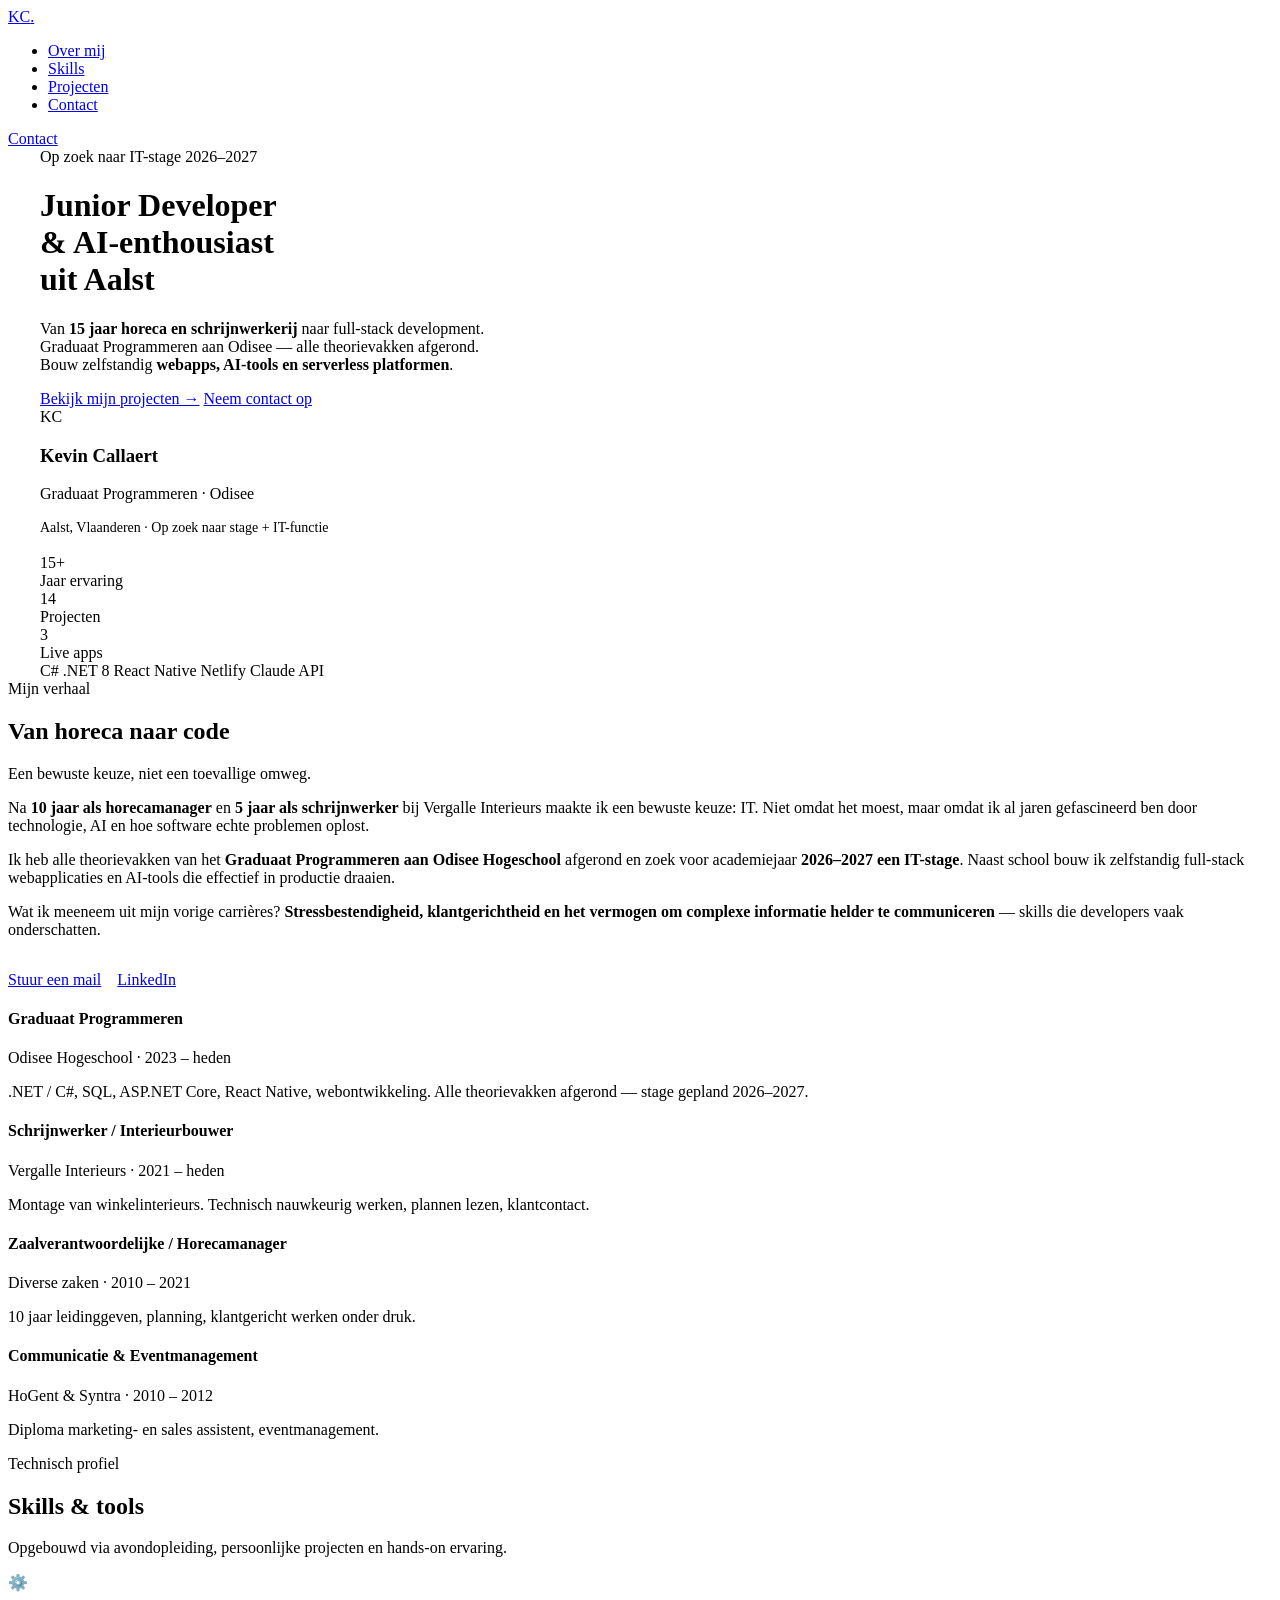
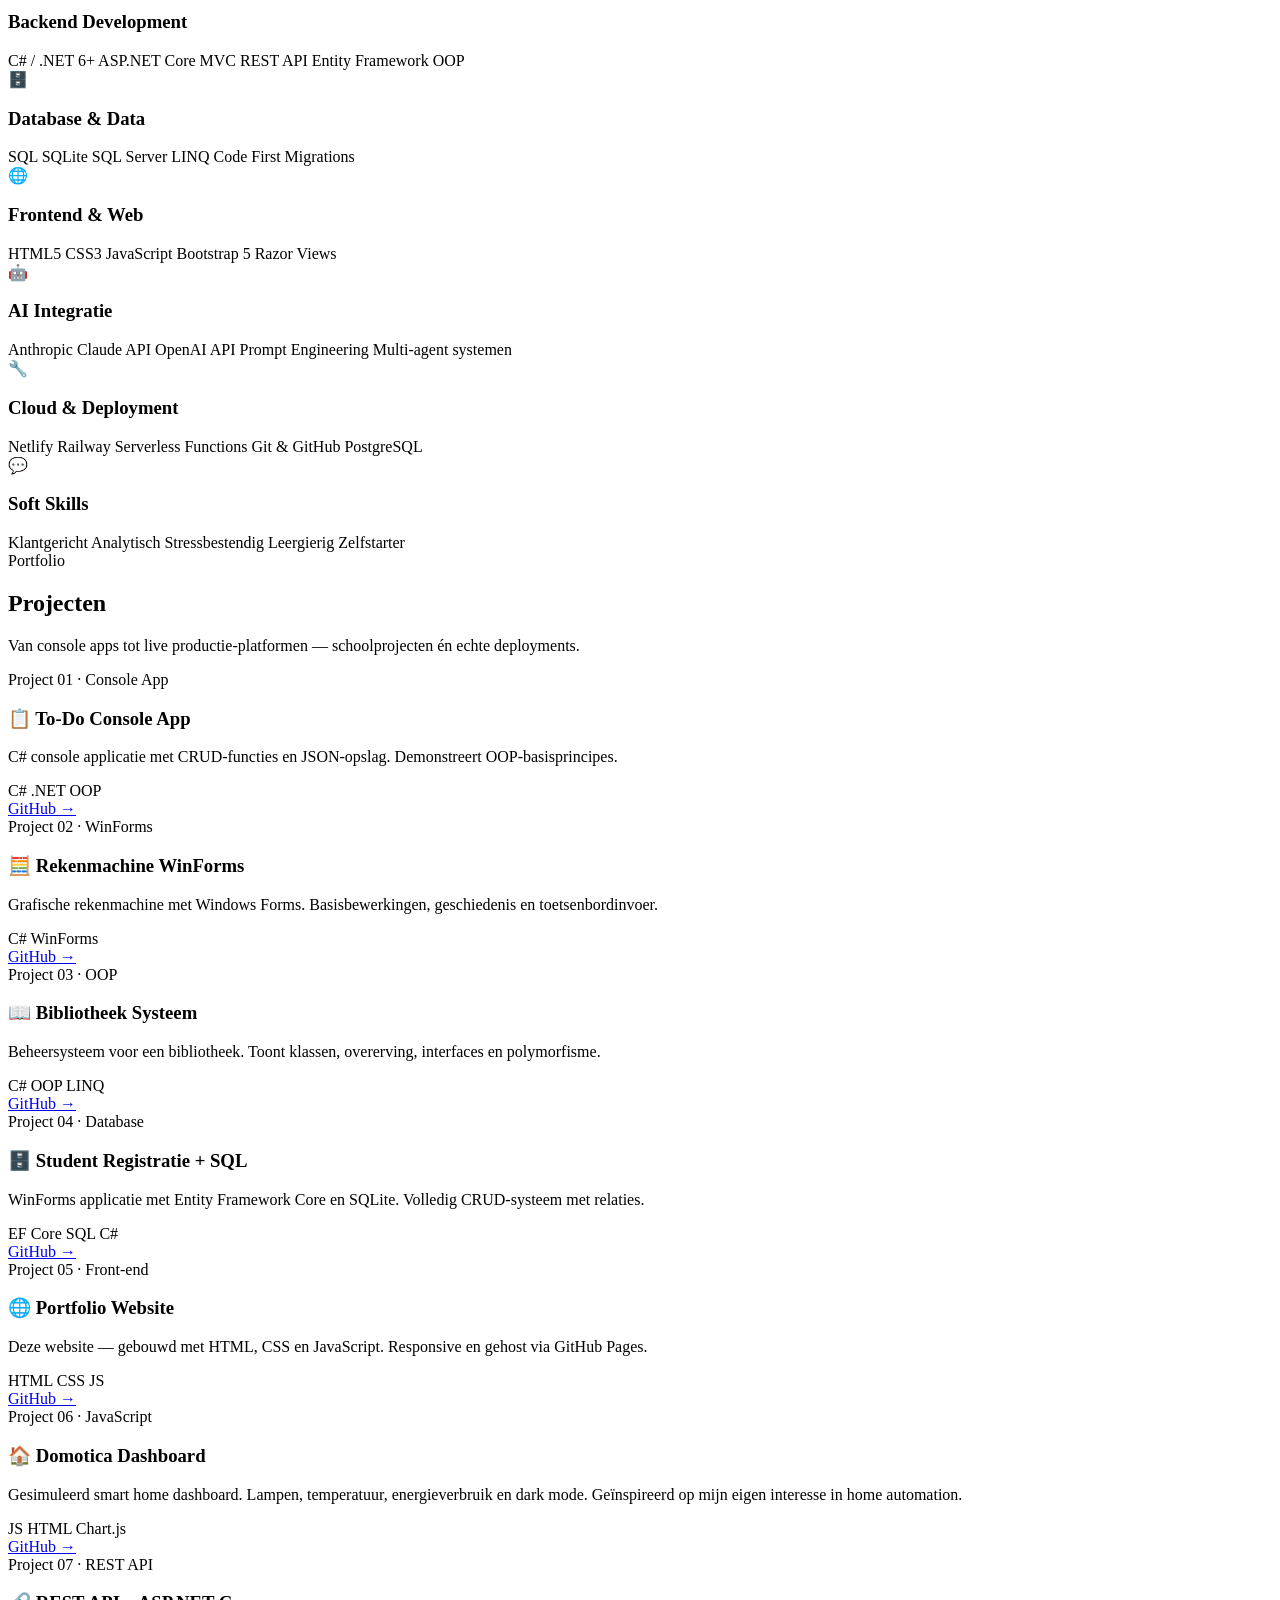
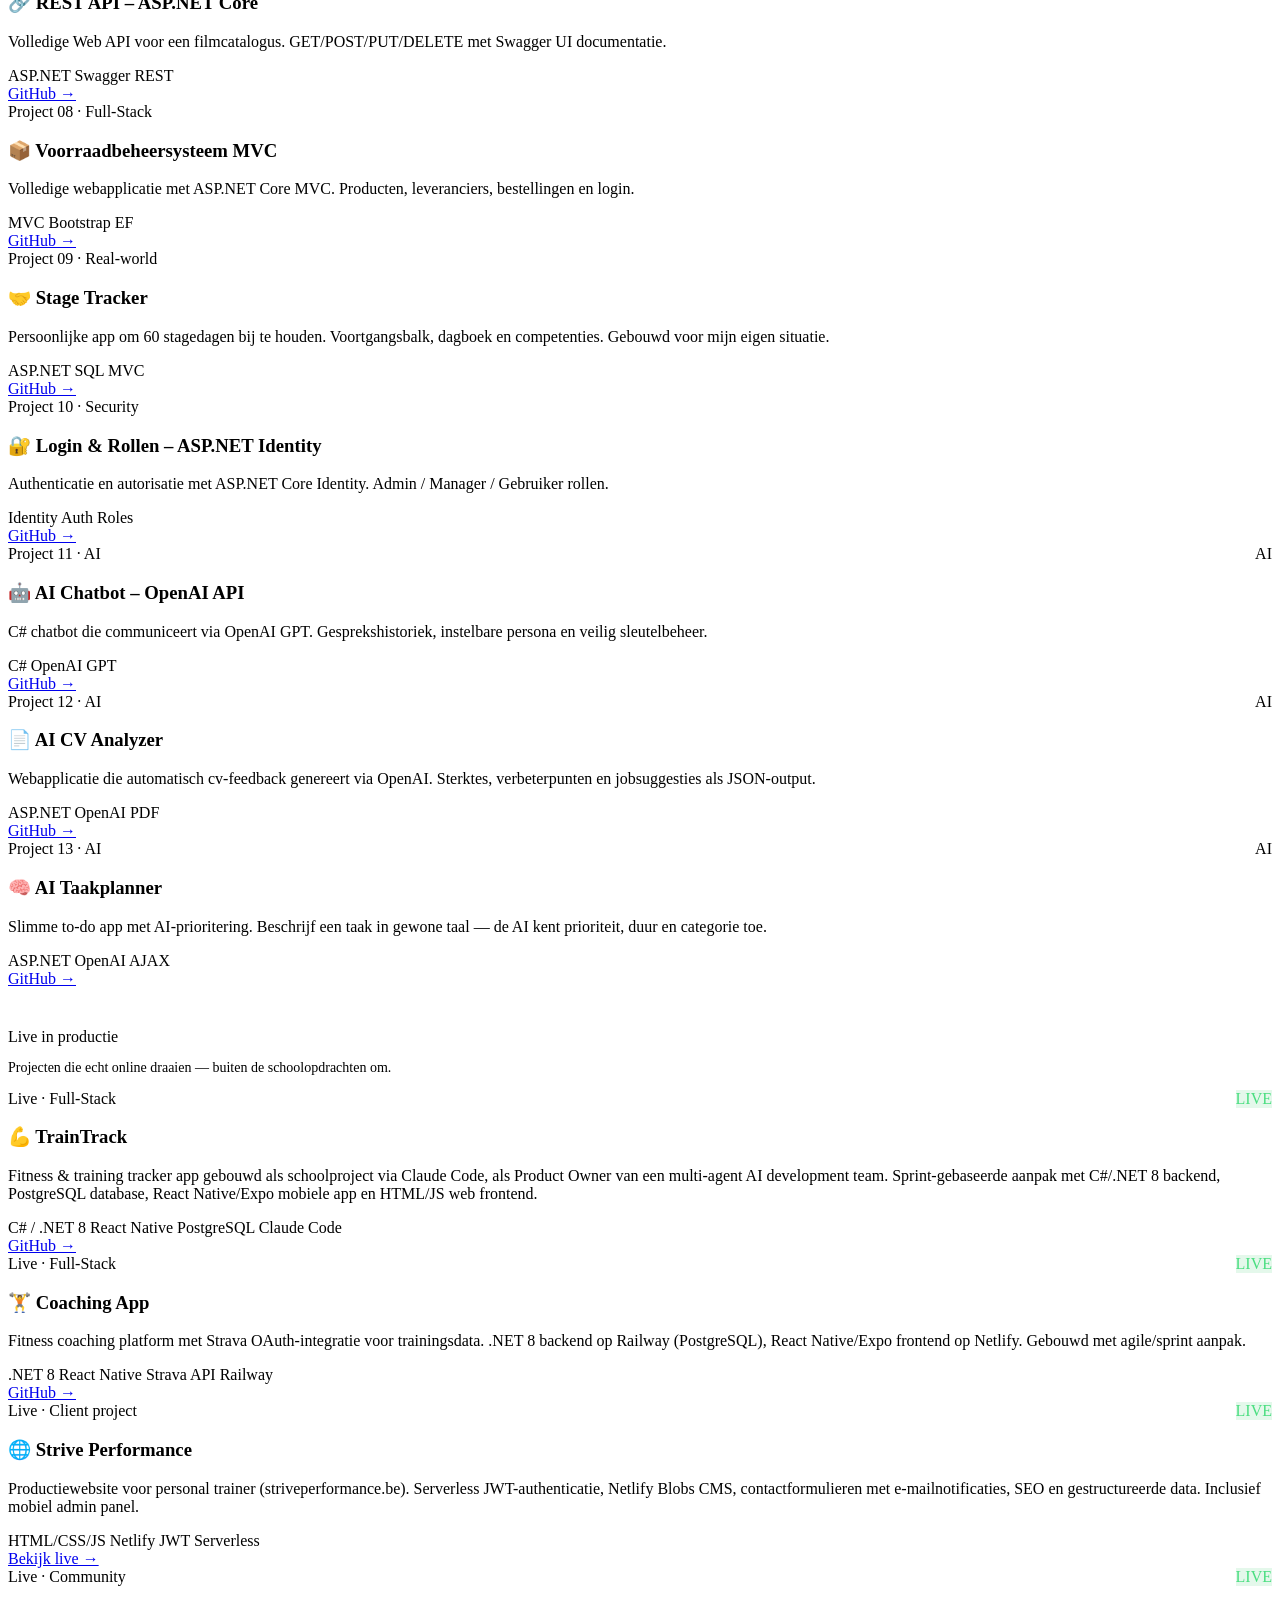
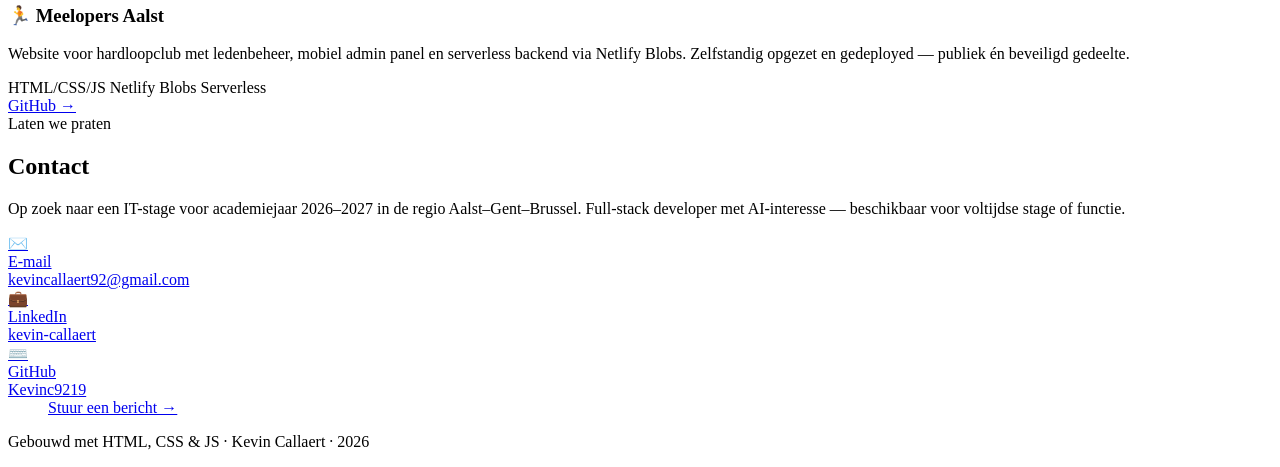
==== commit e8d47e18: "website" ====
--- a/05-portfolio-website/index.html
+++ b/05-portfolio-website/index.html
@@ -3,7 +3,7 @@
 <head>
   <meta charset="UTF-8">
   <meta name="viewport" content="width=device-width, initial-scale=1.0">
-  <title>Kevin Callaert – .NET Developer</title>
+  <title>Kevin Callaert – Junior Developer & AI-enthousiast</title>
 
   <!-- Google Fonts -->
   <link
@@ -39,16 +39,16 @@
 
       <!-- Tekst links -->
       <div>
-        <div class="hero-tag">Beschikbaar voor werk</div>
+        <div class="hero-tag">Op zoek naar IT-stage 2026–2027</div>
         <h1>
-          .NET Developer<br>
-          <span class="line-muted">in opleiding &amp;</span><br>
-          <span class="accent">carrièreswitch</span>
+          Junior Developer<br>
+          <span class="line-muted">& AI-enthousiast</span><br>
+          <span class="accent">uit Aalst</span>
         </h1>
         <p class="hero-desc">
-          Van <strong>15 jaar horeca en schrijnwerkerij</strong> naar IT.<br>
-          Laatste jaar Graduaat Programmeren aan Odisee.<br>
-          Op zoek naar een functie waar ik kan doorgroeien als <strong>Software Developer</strong>.
+          Van <strong>15 jaar horeca en schrijnwerkerij</strong> naar full-stack development.<br>
+          Graduaat Programmeren aan Odisee — alle theorievakken afgerond.<br>
+          Bouw zelfstandig <strong>webapps, AI-tools en serverless platformen</strong>.
         </p>
         <div class="hero-btns">
           <a href="#projects" class="btn-primary">Bekijk mijn projecten →</a>
@@ -71,20 +71,20 @@
               <div class="stat-label">Jaar ervaring</div>
             </div>
             <div class="stat">
-              <div class="stat-num">13</div>
+              <div class="stat-num">14</div>
               <div class="stat-label">Projecten</div>
             </div>
             <div class="stat">
-              <div class="stat-num">60</div>
-              <div class="stat-label">Stage dagen</div>
+              <div class="stat-num">3</div>
+              <div class="stat-label">Live apps</div>
             </div>
           </div>
           <div class="skill-tags">
             <span class="skill-tag">C#</span>
-            <span class="skill-tag">.NET</span>
-            <span class="skill-tag">SQL</span>
-            <span class="skill-tag">ASP.NET</span>
-            <span class="skill-tag">OpenAI</span>
+            <span class="skill-tag">.NET 8</span>
+            <span class="skill-tag">React Native</span>
+            <span class="skill-tag">Netlify</span>
+            <span class="skill-tag">Claude API</span>
           </div>
         </div>
       </div>
@@ -110,12 +110,12 @@
       <p>
         Na <strong>10 jaar als horecamanager</strong> en <strong>5 jaar als schrijnwerker</strong>
         bij Vergalle Interieurs maakte ik een bewuste keuze: IT. Niet omdat het moest, maar omdat
-        ik al jaren gefascineerd ben door technologie, domotica en hoe software problemen oplost.
+        ik al jaren gefascineerd ben door technologie, AI en hoe software echte problemen oplost.
       </p>
       <p>
-        Momenteel zit ik in het <strong>laatste jaar van het Graduaat Programmeren aan Odisee
-        Hogeschool</strong>, met focus op .NET, C# en webontwikkeling. Na de zomer heb ik
-        <strong>60 verplichte stagedagen</strong> en zoek ik een werkgever die dit intern wil opvangen.
+        Ik heb alle theorievakken van het <strong>Graduaat Programmeren aan Odisee Hogeschool</strong>
+        afgerond en zoek voor academiejaar <strong>2026–2027 een IT-stage</strong>. Naast school bouw ik
+        zelfstandig full-stack webapplicaties en AI-tools die effectief in productie draaien.
       </p>
       <p>
         Wat ik meeneem uit mijn vorige carrières?
@@ -135,13 +135,13 @@
         <div class="tl-content">
           <h4>Graduaat Programmeren</h4>
           <div class="tl-meta">Odisee Hogeschool · 2023 – heden</div>
-          <p>.NET / C#, SQL, ASP.NET Core, webontwikkeling. Stage gepland: najaar 2025.</p>
+          <p>.NET / C#, SQL, ASP.NET Core, React Native, webontwikkeling. Alle theorievakken afgerond — stage gepland 2026–2027.</p>
         </div>
       </div>
       <div class="tl-item">
         <div class="tl-dot"><div class="tl-dot-inner"></div></div>
         <div class="tl-content">
-          <h4>Schrijnwerker / Meubelmonteur</h4>
+          <h4>Schrijnwerker / Interieurbouwer</h4>
           <div class="tl-meta">Vergalle Interieurs · 2021 – heden</div>
           <p>Montage van winkelinterieurs. Technisch nauwkeurig werken, plannen lezen, klantcontact.</p>
         </div>
@@ -219,22 +219,22 @@
         <div class="skill-icon">🤖</div>
         <h3>AI Integratie</h3>
         <div class="skill-pills">
+          <span class="pill">Anthropic Claude API</span>
           <span class="pill">OpenAI API</span>
           <span class="pill">Prompt Engineering</span>
-          <span class="pill">JSON Parsing</span>
-          <span class="pill">gpt-4o-mini</span>
+          <span class="pill">Multi-agent systemen</span>
         </div>
       </div>
 
       <div class="skill-card">
         <div class="skill-icon">🔧</div>
-        <h3>Tools & Workflow</h3>
+        <h3>Cloud & Deployment</h3>
         <div class="skill-pills">
+          <span class="pill">Netlify</span>
+          <span class="pill">Railway</span>
+          <span class="pill">Serverless Functions</span>
           <span class="pill">Git & GitHub</span>
-          <span class="pill">Visual Studio</span>
-          <span class="pill">VS Code</span>
-          <span class="pill">Windows 10/11</span>
-          <span class="pill">Swagger</span>
+          <span class="pill">PostgreSQL</span>
         </div>
       </div>
 
@@ -261,7 +261,7 @@
   <div class="fade-up">
     <div class="section-label">Portfolio</div>
     <h2 class="section-title">Projecten</h2>
-    <p class="section-sub">Van console apps tot AI-integratie — een volledig .NET portfolio.</p>
+    <p class="section-sub">Van console apps tot live productie-platformen — schoolprojecten én echte deployments.</p>
   </div>
 
   <div class="projects-grid fade-up">
@@ -278,8 +278,8 @@
           <span class="project-tag">.NET</span>
           <span class="project-tag">OOP</span>
         </div>
-        <a href="https://github.com/kevincallaert/01-todo-console-app" target="_blank" class="project-link">GitHub →</a>
-      </div>
+          <a href="https://github.com/Kevinc9219/Portfolio/tree/main/01-todo-console-app" target="_blank" class="project-link">GitHub →</a>
+        </div>
     </div>
 
     <div class="project-card">
@@ -293,7 +293,7 @@
           <span class="project-tag">C#</span>
           <span class="project-tag">WinForms</span>
         </div>
-        <a href="https://github.com/kevincallaert/02-rekenmachine-winforms" target="_blank" class="project-link">GitHub →</a>
+        <a href="https://github.com/Kevinc9219/Portfolio/tree/main/02-rekenmachine-winforms" target="_blank" class="project-link">GitHub →</a>
       </div>
     </div>
 
@@ -309,7 +309,7 @@
           <span class="project-tag">OOP</span>
           <span class="project-tag">LINQ</span>
         </div>
-        <a href="https://github.com/kevincallaert/03-bibliotheek-systeem" target="_blank" class="project-link">GitHub →</a>
+        <a href="https://github.com/Kevinc9219/Portfolio/tree/main/03-bibliotheek-systeem" target="_blank" class="project-link">GitHub →</a>
       </div>
     </div>
 
@@ -325,7 +325,7 @@
           <span class="project-tag">SQL</span>
           <span class="project-tag">C#</span>
         </div>
-        <a href="https://github.com/kevincallaert/04-student-registratie-sql" target="_blank" class="project-link">GitHub →</a>
+        <a href="https://github.com/Kevinc9219/Portfolio/tree/main/04-student-registratie-sql" target="_blank" class="project-link">GitHub →</a>
       </div>
     </div>
 
@@ -341,7 +341,7 @@
           <span class="project-tag">CSS</span>
           <span class="project-tag">JS</span>
         </div>
-        <a href="https://github.com/kevincallaert/05-portfolio-website" target="_blank" class="project-link">GitHub →</a>
+        <a href="https://github.com/Kevinc9219/Portfolio/tree/main/05-portfolio-website" target="_blank" class="project-link">GitHub →</a>
       </div>
     </div>
 
@@ -357,7 +357,7 @@
           <span class="project-tag">HTML</span>
           <span class="project-tag">Chart.js</span>
         </div>
-        <a href="https://github.com/kevincallaert/06-domotica-dashboard" target="_blank" class="project-link">GitHub →</a>
+        <a href="https://github.com/Kevinc9219/Portfolio/tree/main/06-domotica-dashboard" target="_blank" class="project-link">GitHub →</a>
       </div>
     </div>
 
@@ -373,7 +373,7 @@
           <span class="project-tag">Swagger</span>
           <span class="project-tag">REST</span>
         </div>
-        <a href="https://github.com/kevincallaert/07-rest-api-aspnet" target="_blank" class="project-link">GitHub →</a>
+        <a href="https://github.com/Kevinc9219/Portfolio/tree/main/07-rest-api-aspnet" target="_blank" class="project-link">GitHub →</a>
       </div>
     </div>
 
@@ -389,7 +389,7 @@
           <span class="project-tag">Bootstrap</span>
           <span class="project-tag">EF</span>
         </div>
-        <a href="https://github.com/kevincallaert/08-voorraad-mvc-app" target="_blank" class="project-link">GitHub →</a>
+        <a href="https://github.com/Kevinc9219/Portfolio/tree/main/08-voorraad-mvc-app" target="_blank" class="project-link">GitHub →</a>
       </div>
     </div>
 
@@ -405,7 +405,7 @@
           <span class="project-tag">SQL</span>
           <span class="project-tag">MVC</span>
         </div>
-        <a href="https://github.com/kevincallaert/09-stage-tracker" target="_blank" class="project-link">GitHub →</a>
+        <a href="https://github.com/Kevinc9219/Portfolio/tree/main/09-stage-tracker" target="_blank" class="project-link">GitHub →</a>
       </div>
     </div>
 
@@ -421,7 +421,7 @@
           <span class="project-tag">Auth</span>
           <span class="project-tag">Roles</span>
         </div>
-        <a href="https://github.com/kevincallaert/10-login-rollen-aspnet" target="_blank" class="project-link">GitHub →</a>
+        <a href="https://github.com/Kevinc9219/Portfolio/tree/main/10-login-rollen-aspnet" target="_blank" class="project-link">GitHub →</a>
       </div>
     </div>
 
@@ -441,7 +441,7 @@
           <span class="project-tag">OpenAI</span>
           <span class="project-tag">GPT</span>
         </div>
-        <a href="https://github.com/kevincallaert/11-ai-chatbot-openai" target="_blank" class="project-link">GitHub →</a>
+        <a href="https://github.com/Kevinc9219/Portfolio/tree/main/11-ai-chatbot-openai" target="_blank" class="project-link">GitHub →</a>
       </div>
     </div>
 
@@ -460,7 +460,7 @@
           <span class="project-tag">OpenAI</span>
           <span class="project-tag">PDF</span>
         </div>
-        <a href="https://github.com/kevincallaert/12-ai-cv-analyzer" target="_blank" class="project-link">GitHub →</a>
+        <a href="https://github.com/Kevinc9219/Portfolio/tree/main/12-ai-cv-analyzer" target="_blank" class="project-link">GitHub →</a>
       </div>
     </div>
 
@@ -479,7 +479,92 @@
           <span class="project-tag">OpenAI</span>
           <span class="project-tag">AJAX</span>
         </div>
-        <a href="https://github.com/kevincallaert/13-ai-taakplanner" target="_blank" class="project-link">GitHub →</a>
+        <a href="https://github.com/Kevinc9219/Portfolio/tree/main/13-ai-taakplanner" target="_blank" class="project-link">GitHub →</a>
+      </div>
+    </div>
+
+    <!-- Separator: Live projecten -->
+    <div style="grid-column:1/-1;margin:1rem 0 0.5rem;padding-top:1.5rem;border-top:1px solid var(--border)">
+      <div class="section-label" style="margin-bottom:0.25rem">Live in productie</div>
+      <p style="color:var(--muted);font-size:0.875rem">Projecten die echt online draaien — buiten de schoolopdrachten om.</p>
+    </div>
+
+    <div class="project-card" style="border-color:rgba(230,57,70,0.3)">
+      <div class="project-header">
+        <div style="display:flex;justify-content:space-between;align-items:center;margin-bottom:0.5rem">
+          <div class="project-num">Live · Full-Stack</div>
+          <span class="ai-badge" style="background:rgba(34,197,94,0.12);border-color:rgba(34,197,94,0.3);color:#4ade80">LIVE</span>
+        </div>
+        <h3>💪 TrainTrack</h3>
+        <p>Fitness & training tracker app gebouwd als schoolproject via Claude Code, als Product Owner van een multi-agent AI development team. Sprint-gebaseerde aanpak met C#/.NET 8 backend, PostgreSQL database, React Native/Expo mobiele app en HTML/JS web frontend.</p>
+      </div>
+      <div class="project-footer">
+        <div class="project-tags">
+          <span class="project-tag">C# / .NET 8</span>
+          <span class="project-tag">React Native</span>
+          <span class="project-tag">PostgreSQL</span>
+          <span class="project-tag">Claude Code</span>
+        </div>
+        <a href="https://github.com/Kevinc9219" target="_blank" class="project-link">GitHub →</a>
+      </div>
+    </div>
+
+    <div class="project-card" style="border-color:rgba(230,57,70,0.3)">
+      <div class="project-header">
+        <div style="display:flex;justify-content:space-between;align-items:center;margin-bottom:0.5rem">
+          <div class="project-num">Live · Full-Stack</div>
+          <span class="ai-badge" style="background:rgba(34,197,94,0.12);border-color:rgba(34,197,94,0.3);color:#4ade80">LIVE</span>
+        </div>
+        <h3>🏋️ Coaching App</h3>
+        <p>Fitness coaching platform met Strava OAuth-integratie voor trainingsdata. .NET 8 backend op Railway (PostgreSQL), React Native/Expo frontend op Netlify. Gebouwd met agile/sprint aanpak.</p>
+      </div>
+      <div class="project-footer">
+        <div class="project-tags">
+          <span class="project-tag">.NET 8</span>
+          <span class="project-tag">React Native</span>
+          <span class="project-tag">Strava API</span>
+          <span class="project-tag">Railway</span>
+        </div>
+        <a href="https://github.com/Kevinc9219" target="_blank" class="project-link">GitHub →</a>
+      </div>
+    </div>
+
+    <div class="project-card" style="border-color:rgba(230,57,70,0.3)">
+      <div class="project-header">
+        <div style="display:flex;justify-content:space-between;align-items:center;margin-bottom:0.5rem">
+          <div class="project-num">Live · Client project</div>
+          <span class="ai-badge" style="background:rgba(34,197,94,0.12);border-color:rgba(34,197,94,0.3);color:#4ade80">LIVE</span>
+        </div>
+        <h3>🌐 Strive Performance</h3>
+        <p>Productiewebsite voor personal trainer (striveperformance.be). Serverless JWT-authenticatie, Netlify Blobs CMS, contactformulieren met e-mailnotificaties, SEO en gestructureerde data. Inclusief mobiel admin panel.</p>
+      </div>
+      <div class="project-footer">
+        <div class="project-tags">
+          <span class="project-tag">HTML/CSS/JS</span>
+          <span class="project-tag">Netlify</span>
+          <span class="project-tag">JWT</span>
+          <span class="project-tag">Serverless</span>
+        </div>
+        <a href="https://striveperformance.be" target="_blank" class="project-link">Bekijk live →</a>
+      </div>
+    </div>
+
+    <div class="project-card" style="border-color:rgba(230,57,70,0.3)">
+      <div class="project-header">
+        <div style="display:flex;justify-content:space-between;align-items:center;margin-bottom:0.5rem">
+          <div class="project-num">Live · Community</div>
+          <span class="ai-badge" style="background:rgba(34,197,94,0.12);border-color:rgba(34,197,94,0.3);color:#4ade80">LIVE</span>
+        </div>
+        <h3>🏃 Meelopers Aalst</h3>
+        <p>Website voor hardloopclub met ledenbeheer, mobiel admin panel en serverless backend via Netlify Blobs. Zelfstandig opgezet en gedeployed — publiek én beveiligd gedeelte.</p>
+      </div>
+      <div class="project-footer">
+        <div class="project-tags">
+          <span class="project-tag">HTML/CSS/JS</span>
+          <span class="project-tag">Netlify Blobs</span>
+          <span class="project-tag">Serverless</span>
+        </div>
+        <a href="https://github.com/Kevinc9219" target="_blank" class="project-link">GitHub →</a>
       </div>
     </div>
 
@@ -495,8 +580,8 @@
       <div class="section-label">Laten we praten</div>
       <h2 class="section-title">Contact</h2>
       <p class="section-sub">
-        Op zoek naar een IT-functie in Vlaanderen met groeipotentieel naar Software Developer.
-        Stage (60 dagen) intern op te vangen — bespreekbaar!
+        Op zoek naar een IT-stage voor academiejaar 2026–2027 in de regio Aalst–Gent–Brussel.
+        Full-stack developer met AI-interesse — beschikbaar voor voltijdse stage of functie.
       </p>
     </div>
     <div class="contact-cards fade-up">
@@ -510,10 +595,10 @@
         <div class="cc-label">LinkedIn</div>
         <div class="cc-value">kevin-callaert</div>
       </a>
-      <a href="https://github.com/kevincallaert" target="_blank" class="contact-card">
+      <a href="https://github.com/Kevinc9219" target="_blank" class="contact-card">
         <div class="cc-icon">⌨️</div>
         <div class="cc-label">GitHub</div>
-        <div class="cc-value">kevincallaert</div>
+        <div class="cc-value">Kevinc9219</div>
       </a>
     </div>
     <a href="mailto:kevincallaert92@gmail.com" class="btn-primary" style="font-size:1rem;padding:0.9rem 2.5rem">
@@ -526,7 +611,7 @@
      FOOTER
      ============================================= -->
 <footer>
-  <p>Gebouwd met HTML, CSS &amp; JS · <span>Kevin Callaert</span> · 2025</p>
+  <p>Gebouwd met HTML, CSS &amp; JS · <span>Kevin Callaert</span> · 2026</p>
 </footer>
 
 <!-- JavaScript — onderaan voor snellere paginalading -->
